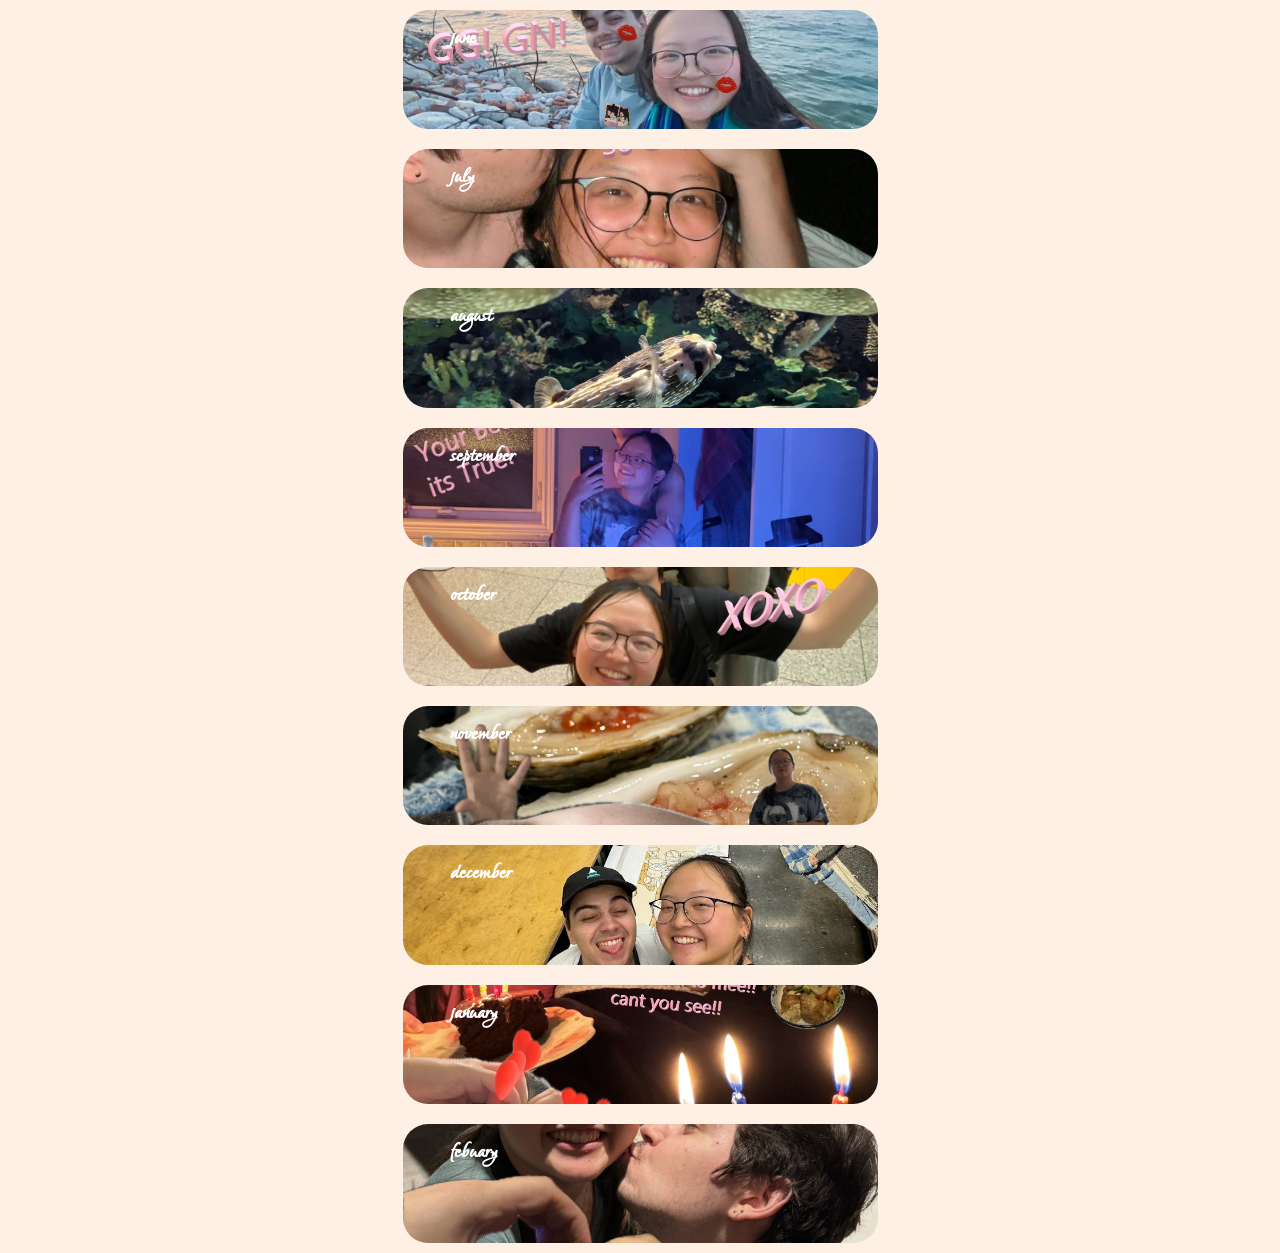
==== index.html @ 52fe13bd "initial site code added" ====
<!DOCTYPE html>
<html lang="en">
<head>
    <meta charset="UTF-8">
    <meta name="viewport" content="width=device-width, initial-scale=1.0">
	<link rel="stylesheet" href="style.css">
    <title>sixmonths</title>
<link rel="preconnect" href="https://fonts.googleapis.com">
<link rel="preconnect" href="https://fonts.gstatic.com" crossorigin>
<link href="https://fonts.googleapis.com/css2?family=Lovers+Quarrel&display=swap" rel="stylesheet">
 <link rel="icon" type="image/x-icon" href="bee.png">
</head>
<body>

	<div class="container">
		<div class="gallery">

			<div class="img-box" onclick="changeHeight(this)"><h3>june</h3></div>
			<div class="img-box" onclick="changeHeight(this)"><h3>july</h3></div>
			<div class="img-box" onclick="changeHeight(this)"><h3>august</h3></div>
			<div class="img-box" onclick="changeHeight(this)"><h3>september</h3></div>
			<div class="img-box" onclick="changeHeight(this)"><h3>october</h3></div>
			<div class="img-box" onclick="changeHeight(this)"><h3>november</h3></div>
			<div class="img-box" onclick="changeHeight(this)"><h3>december</h3></div>
			<div class="img-box" onclick="changeHeight(this)"><h3>january</h3></div>
			<div class="img-box" onclick="changeHeight(this)"><h3>febuary</h3></div>
		</div>
	</div>
	
	<script>
	function changeHeight(clickedElement) {

		var defaultHeight = '100%';
		var enlargedHeight = '10000px';

		var isEnlarged = clickedElement.style.height === enlargedHeight;

		var allElements = document.querySelectorAll('.img-box');


		allElements.forEach(function(element) {
			element.style.height = '100%';
		});

		clickedElement.style.height = isEnlarged ? defaultHeight : enlargedHeight;
	}
	</script>

</body>
</html>
---- style.css ----
html, body {
    height: 118%;
	width: 100%;
    margin: 0;

}

.container {
	width:100%;
	height: 100%;
	background:#FEF0E5;
	display:flex;
	align-items:center;
	justify-content:center;
}

.gallery {

	height: 100%;
	width: 575px;
	display:flex;
	padding-left: 50px;
	padding-right: 50px;
	flex-direction: column;
	align-items: center;
	justify-content: center;
	box-sizing: border-box;
	
	
}

.img-box {
	height:100%;
	width:100%;
	margin: 10px;
	border-radius:25px;
	position:relative;
	transition: height 1.0s;
}

.padding {
	height:400%;
	width:100%;
	margin: 10px;
	border-radius:50px;
	position:relative;
	transition: height 0.5s;
}


.img-box:nth-child(1) {
	background: url("june.jpg");
	background-size: cover;
	background-position:center;
}

.img-box:nth-child(2) {
	background: url("july.jpg");
	background-size: cover;
	background-position:center;
}

.img-box:nth-child(3) {
	background: url("august.jpg");
	background-size: cover;
	background-position:center;
}

.img-box:nth-child(4) {
	background: url("september.jpg");
	background-size: cover;
	background-position:center;
}

.img-box:nth-child(5) {
	background: url("october.jpg");
	background-size: cover;
	background-position:center;
}

.img-box:nth-child(6) {
	background: url("november.jpg");
	background-size: cover;
	background-position:center;
}
.img-box:nth-child(7) {
	background: url("december.jpg");
	background-size: cover;
	background-position:center;
}

.img-box:nth-child(8) {
	background: url("january.jpg");
	background-size: cover;
	background-position:center;
}

.img-box:nth-child(9) {
	background: url("febuary.jpg");
	background-size: cover;
	background-position:center;
}

.img-box h3{
	color: #fff;
	position:relative;
	left: 10%;
	top: 10%;
	font-family: 'Lovers Quarrel', cursive;
	font-size: 29px;
	padding: 0;
	margin: 0;
	
}

.img-box:hover {
	cursor:pointer;	
}
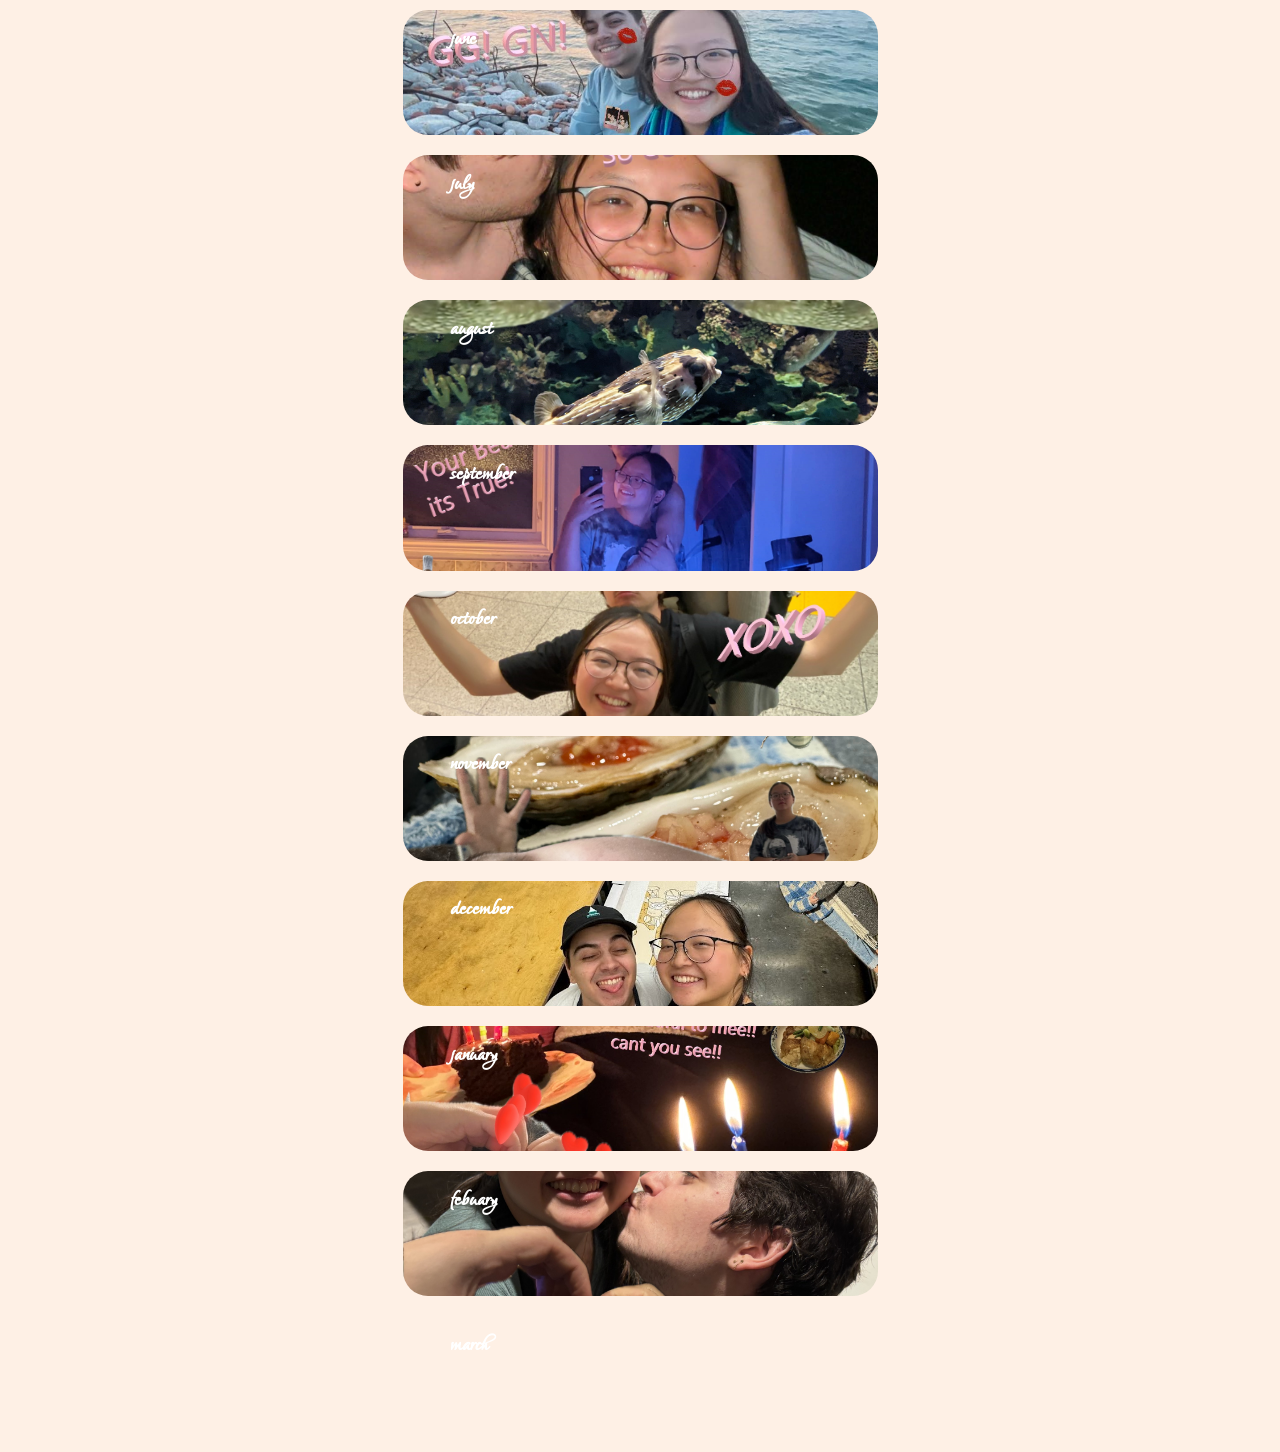
==== commit aad5f5a6: "added march" ====
--- a/index.html
+++ b/index.html
@@ -24,6 +24,7 @@
 			<div class="img-box" onclick="changeHeight(this)"><h3>december</h3></div>
 			<div class="img-box" onclick="changeHeight(this)"><h3>january</h3></div>
 			<div class="img-box" onclick="changeHeight(this)"><h3>febuary</h3></div>
+			<div class="img-box" onclick="changeHeight(this)"><h3>march</h3></div>
 		</div>
 	</div>
 	
--- a/style.css
+++ b/style.css
@@ -1,5 +1,5 @@
 html, body {
-    height: 118%;
+    height: 127%;
 	width: 100%;
     margin: 0;
 
@@ -101,6 +101,12 @@
 	background-position:center;
 }
 
+.img-box:nth-child(10) {
+	background: url("march.jpg");
+	background-size: cover;
+	background-position:center;
+}
+
 .img-box h3{
 	color: #fff;
 	position:relative;
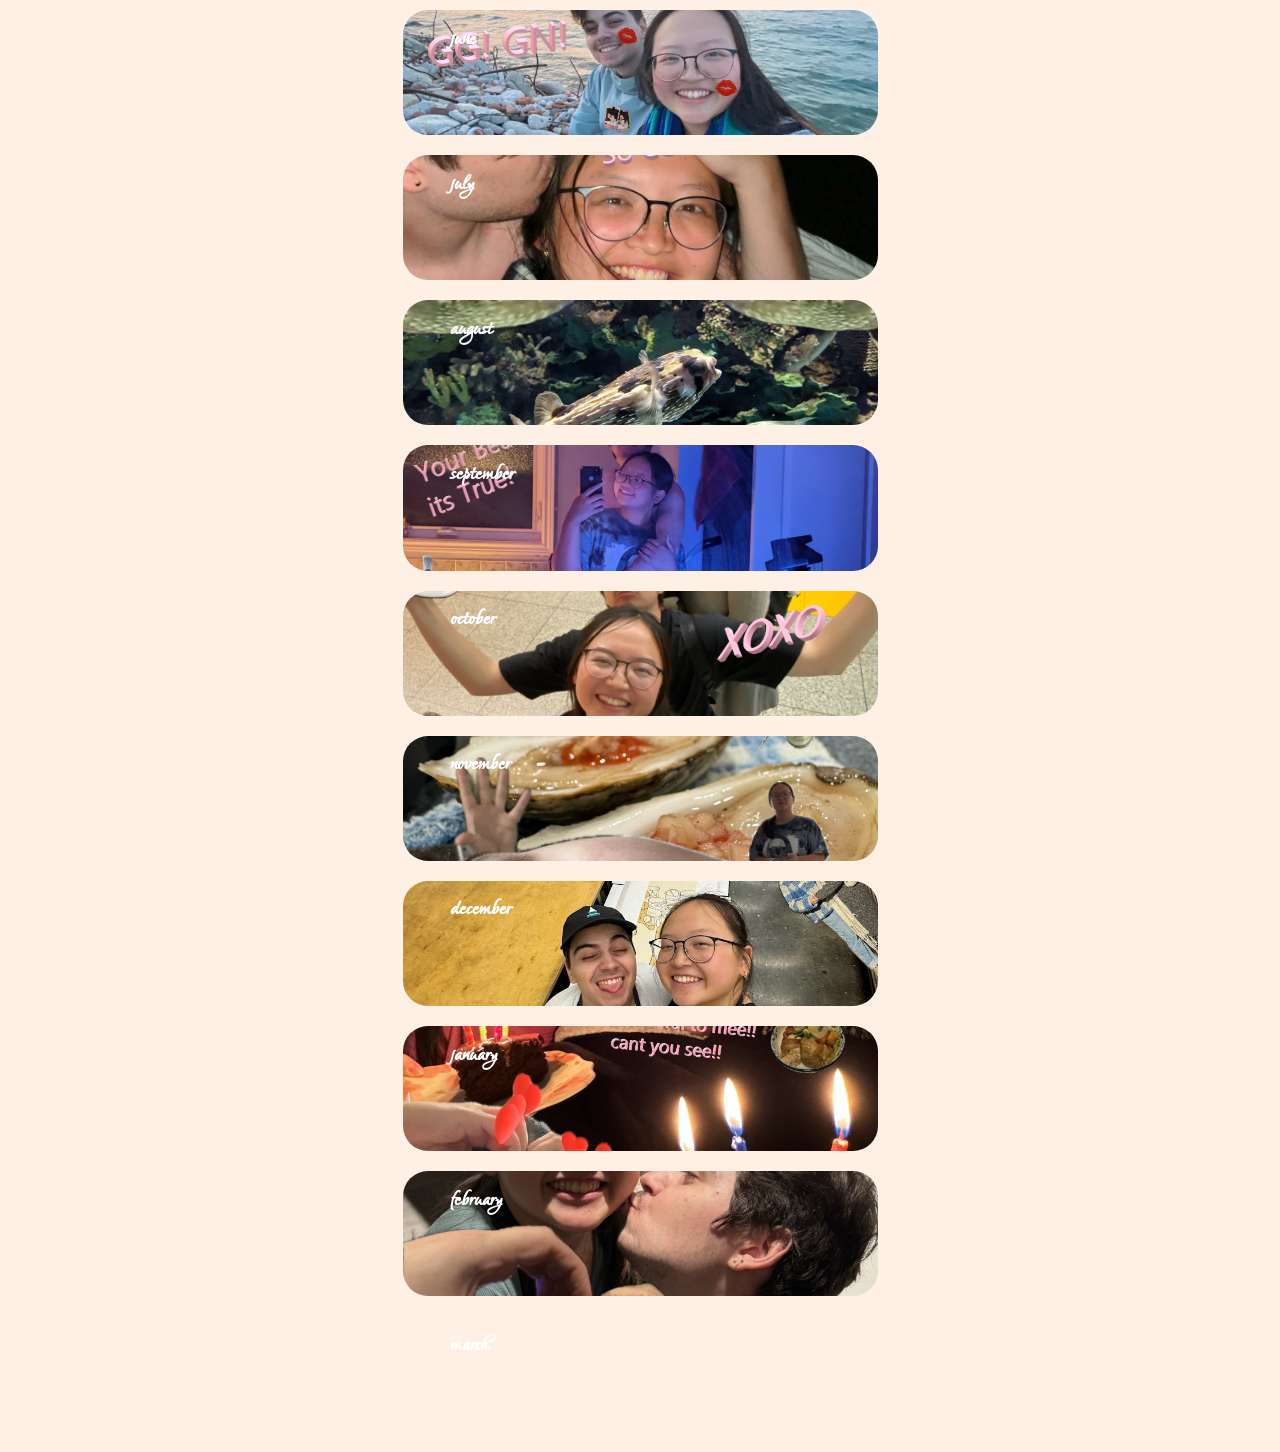
==== commit c208910d: "feb" ====
--- a/index.html
+++ b/index.html
@@ -23,7 +23,7 @@
 			<div class="img-box" onclick="changeHeight(this)"><h3>november</h3></div>
 			<div class="img-box" onclick="changeHeight(this)"><h3>december</h3></div>
 			<div class="img-box" onclick="changeHeight(this)"><h3>january</h3></div>
-			<div class="img-box" onclick="changeHeight(this)"><h3>febuary</h3></div>
+			<div class="img-box" onclick="changeHeight(this)"><h3>february</h3></div>
 			<div class="img-box" onclick="changeHeight(this)"><h3>march</h3></div>
 		</div>
 	</div>
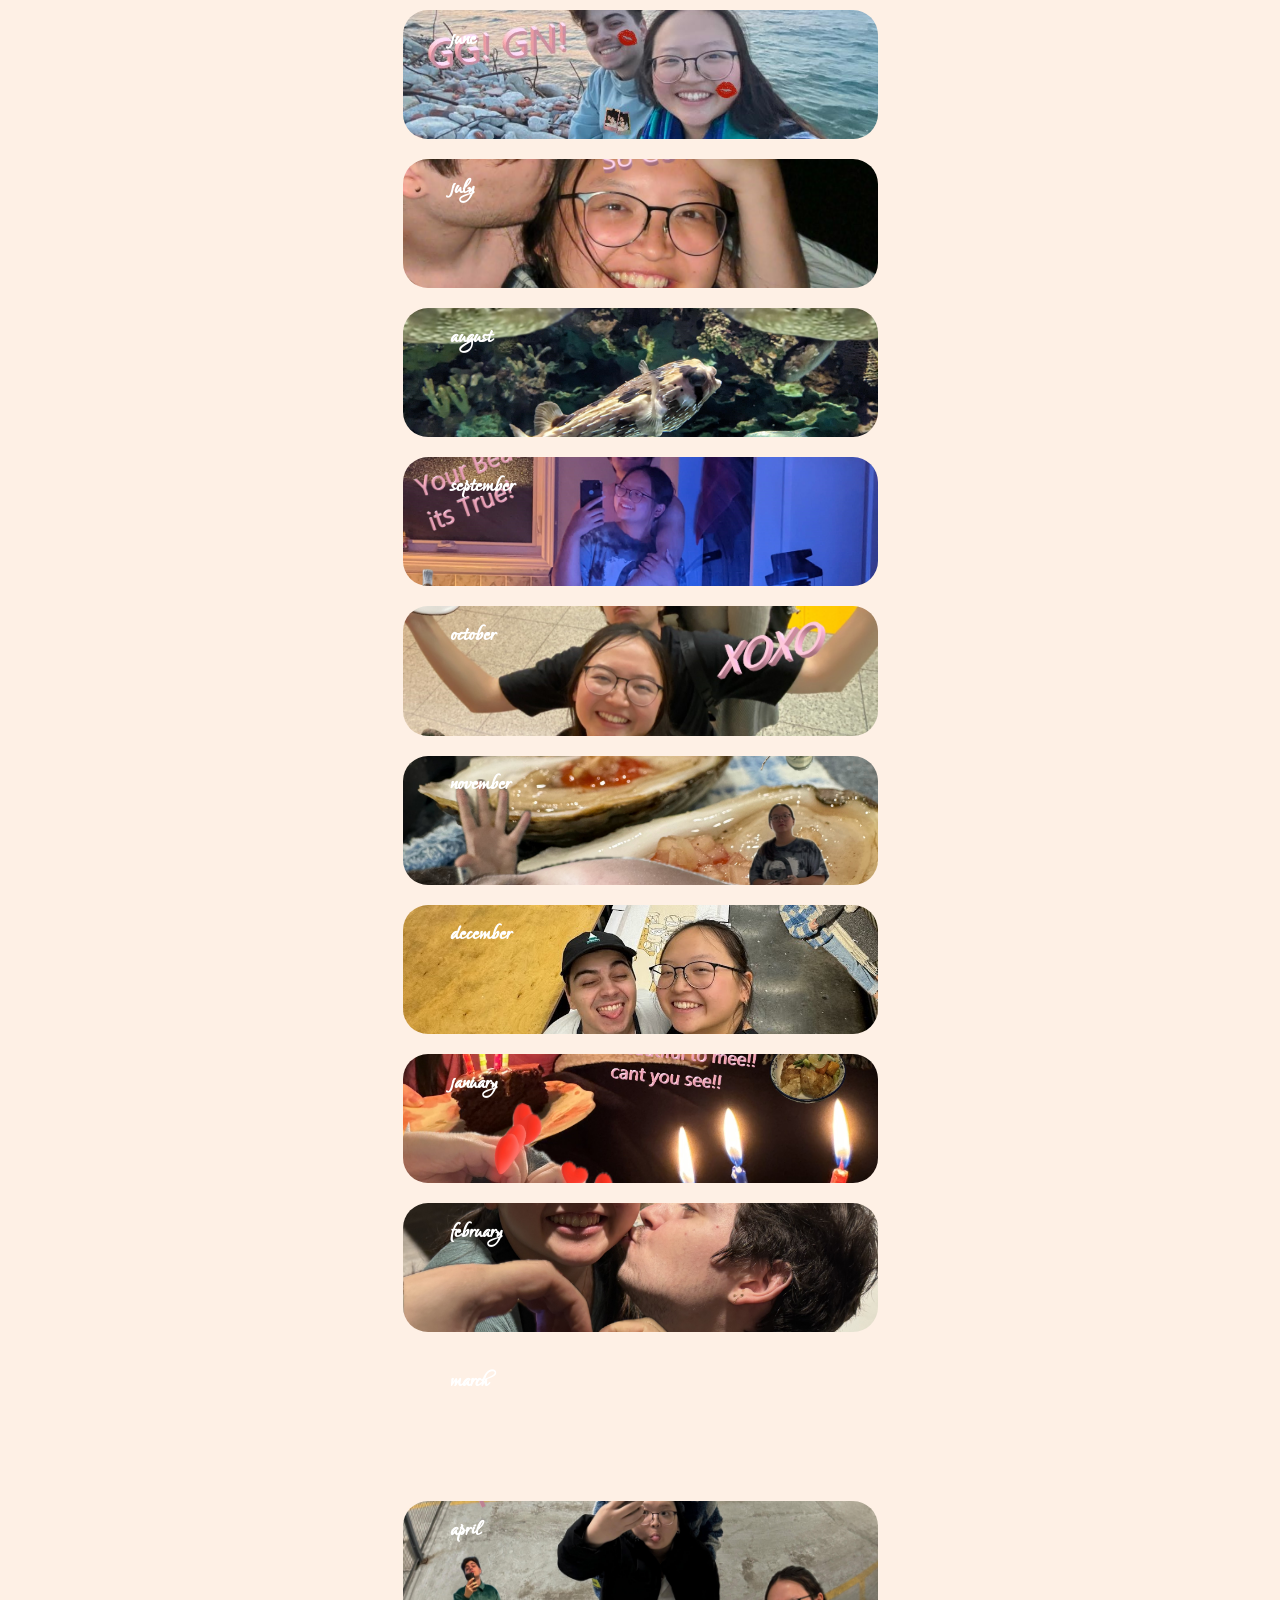
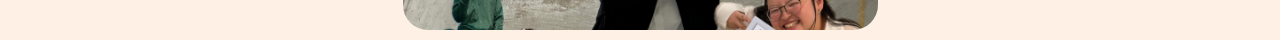
==== commit e829ab87: "april changes" ====
--- a/index.html
+++ b/index.html
@@ -25,6 +25,7 @@
 			<div class="img-box" onclick="changeHeight(this)"><h3>january</h3></div>
 			<div class="img-box" onclick="changeHeight(this)"><h3>february</h3></div>
 			<div class="img-box" onclick="changeHeight(this)"><h3>march</h3></div>
+			<div class="img-box" onclick="changeHeight(this)"><h3>april</h3></div>
 		</div>
 	</div>
 	
--- a/style.css
+++ b/style.css
@@ -1,5 +1,5 @@
 html, body {
-    height: 127%;
+    height: 135%;
 	width: 100%;
     margin: 0;
 
@@ -96,13 +96,19 @@
 }
 
 .img-box:nth-child(9) {
-	background: url("febuary.jpg");
+	background: url("february.jpg");
 	background-size: cover;
 	background-position:center;
 }
 
 .img-box:nth-child(10) {
 	background: url("march.jpg");
+	background-size: cover;
+	background-position:center;
+}
+
+.img-box:nth-child(11) {
+	background: url("april.jpg");
 	background-size: cover;
 	background-position:center;
 }
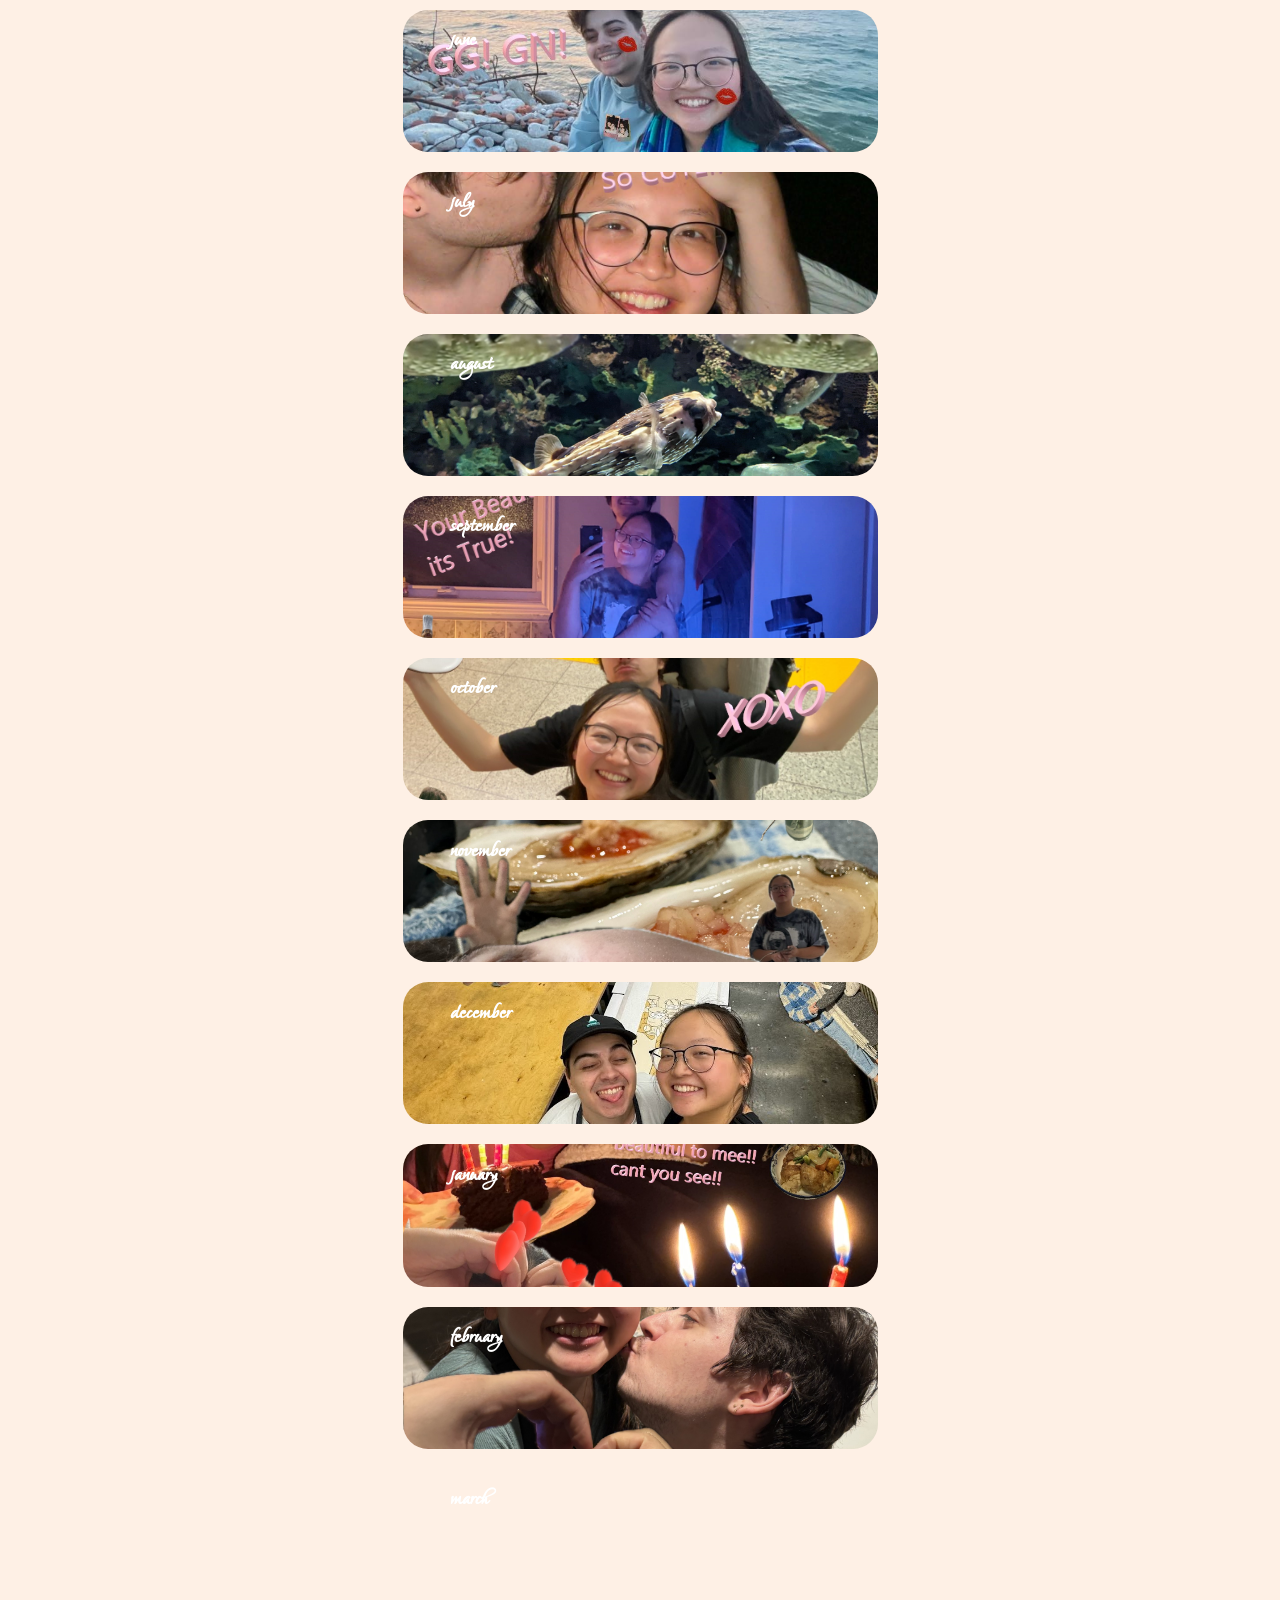
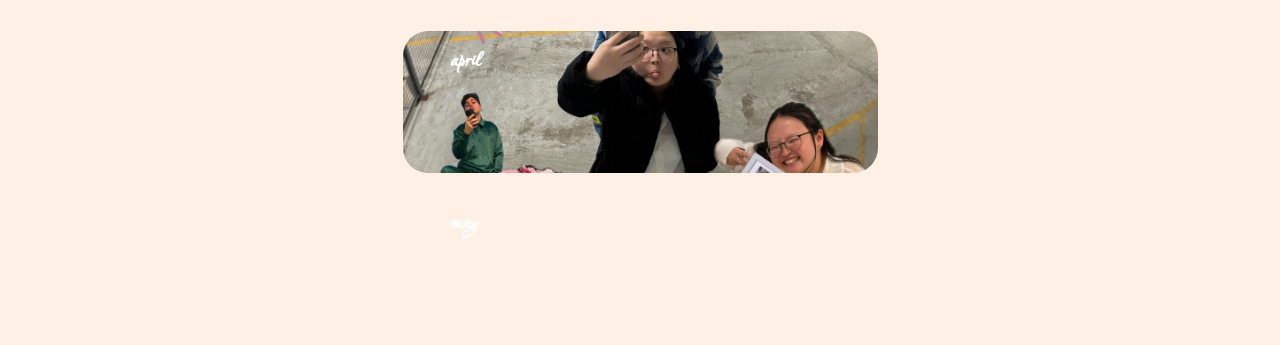
==== commit 67f158f9: "may changes for may upload" ====
--- a/index.html
+++ b/index.html
@@ -26,6 +26,7 @@
 			<div class="img-box" onclick="changeHeight(this)"><h3>february</h3></div>
 			<div class="img-box" onclick="changeHeight(this)"><h3>march</h3></div>
 			<div class="img-box" onclick="changeHeight(this)"><h3>april</h3></div>
+			<div class="img-box" onclick="changeHeight(this)"><h3>may</h3></div>
 		</div>
 	</div>
 	
--- a/style.css
+++ b/style.css
@@ -1,5 +1,5 @@
 html, body {
-    height: 135%;
+    height: 147%;
 	width: 100%;
     margin: 0;
 
@@ -113,6 +113,12 @@
 	background-position:center;
 }
 
+.img-box:nth-child(12) {
+	background: url("may.jpg");
+	background-size: cover;
+	background-position:center;
+}
+
 .img-box h3{
 	color: #fff;
 	position:relative;
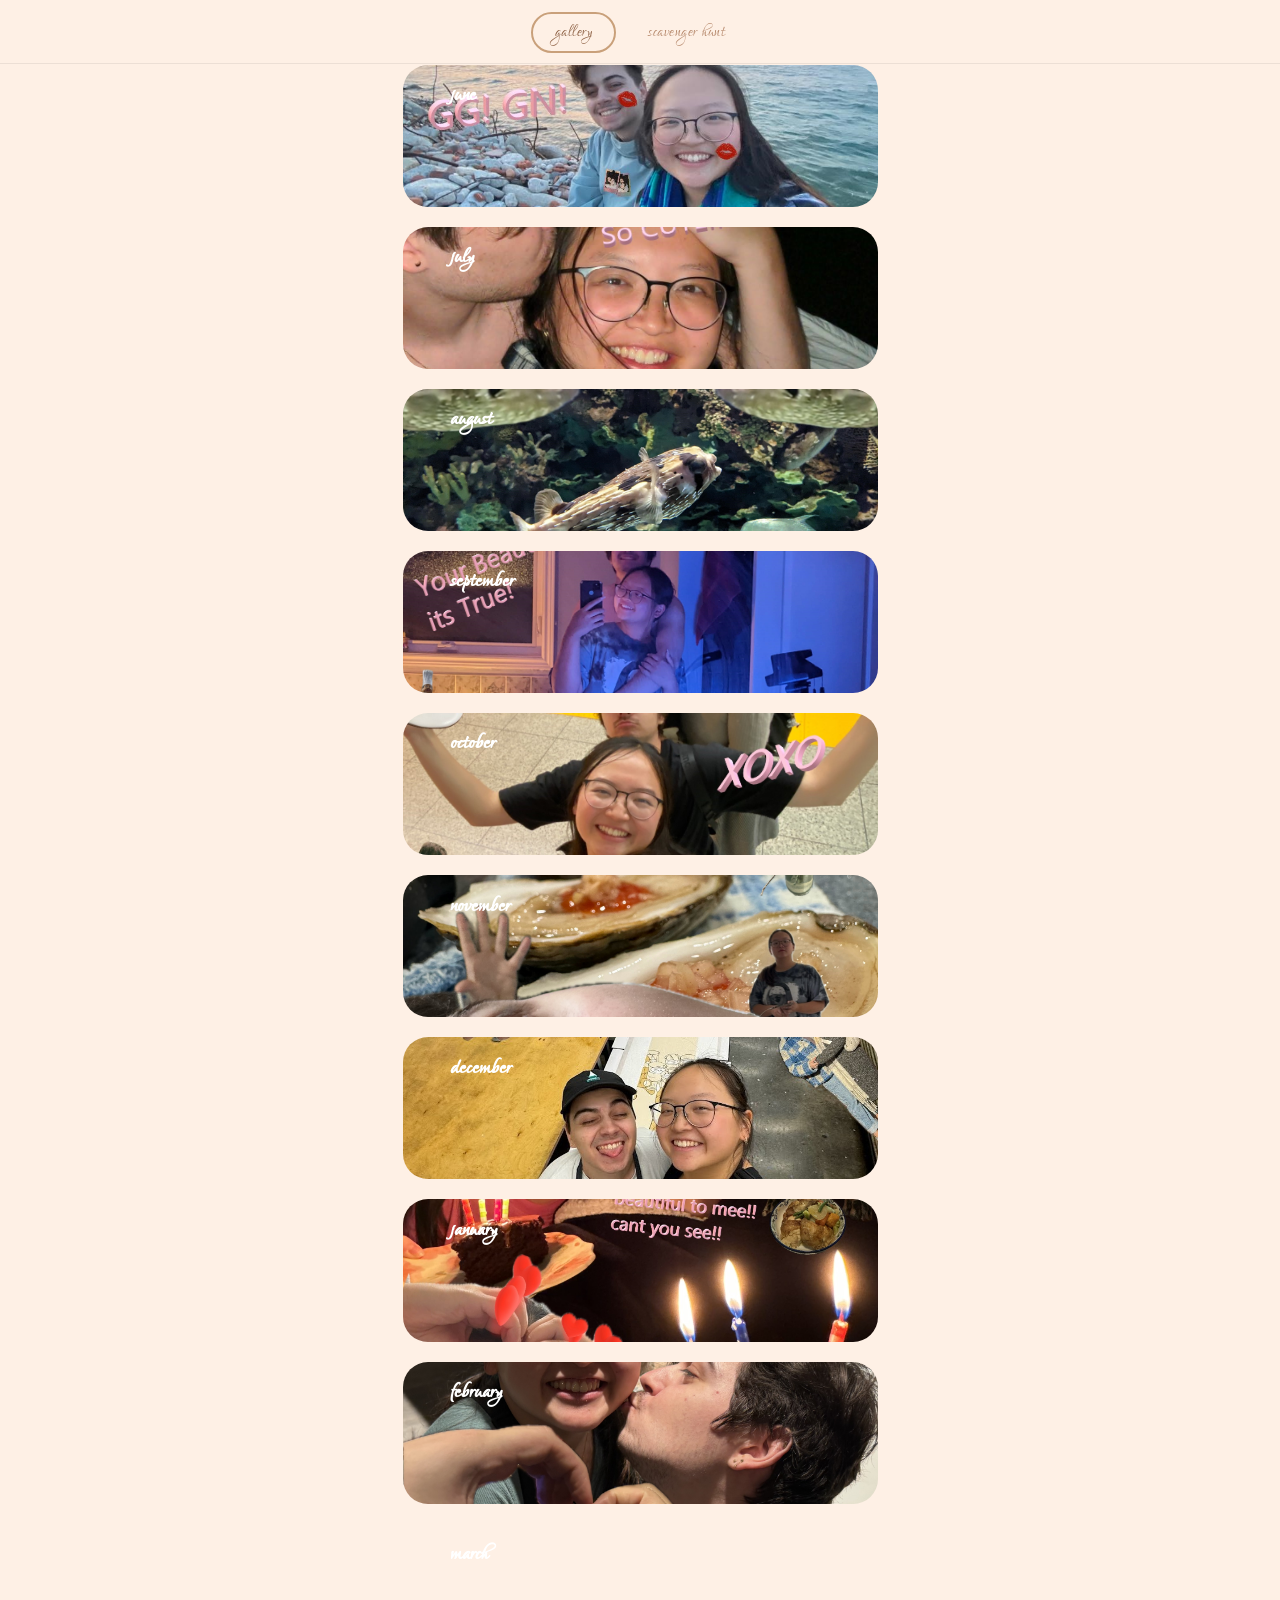
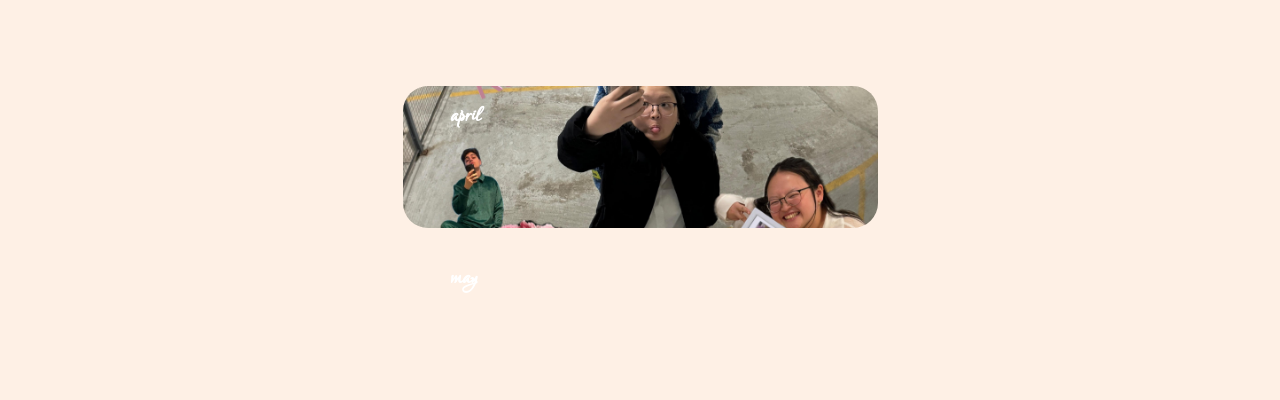
==== commit 6cd7cb58: "Add scavenger hunt page with puzzles and styling - Add scavenger.html: password gate, sweet message," ====
--- a/index.html
+++ b/index.html
@@ -11,6 +11,11 @@
  <link rel="icon" type="image/x-icon" href="bee.png">
 </head>
 <body>
+
+	<nav class="tab-nav">
+		<button class="tab-btn active">gallery</button>
+		<button class="tab-btn" onclick="window.location.href='scavenger.html'">scavenger hunt</button>
+	</nav>
 
 	<div class="container">
 		<div class="gallery">
@@ -29,7 +34,7 @@
 			<div class="img-box" onclick="changeHeight(this)"><h3>may</h3></div>
 		</div>
 	</div>
-	
+
 	<script>
 	function changeHeight(clickedElement) {
 
--- a/style.css
+++ b/style.css
@@ -5,6 +5,46 @@
 
 }
 
+/* ── Tab Navigation ── */
+.tab-nav {
+	position: fixed;
+	top: 0;
+	left: 0;
+	width: 100%;
+	z-index: 100;
+	display: flex;
+	justify-content: center;
+	gap: 8px;
+	padding: 12px 0 10px;
+	background: #FEF0E5;
+	border-bottom: 1px solid rgba(0,0,0,0.07);
+	box-sizing: border-box;
+}
+
+.tab-btn {
+	background: none;
+	border: 2px solid transparent;
+	border-radius: 30px;
+	padding: 6px 22px;
+	font-family: 'Lovers Quarrel', cursive;
+	font-size: 22px;
+	color: #b5876a;
+	cursor: pointer;
+	transition: color 0.2s, border-color 0.2s;
+	letter-spacing: 0.5px;
+}
+
+.tab-btn:hover {
+	color: #8a5c3f;
+}
+
+.tab-btn.active {
+	color: #8a5c3f;
+	border-color: #c9a07a;
+	cursor: default;
+}
+
+/* ── Gallery (unchanged from original) ── */
 .container {
 	width:100%;
 	height: 100%;
@@ -12,6 +52,7 @@
 	display:flex;
 	align-items:center;
 	justify-content:center;
+	margin-top: 55px;
 }
 
 .gallery {
@@ -25,8 +66,8 @@
 	align-items: center;
 	justify-content: center;
 	box-sizing: border-box;
-	
-	
+
+
 }
 
 .img-box {
@@ -128,11 +169,259 @@
 	font-size: 29px;
 	padding: 0;
 	margin: 0;
-	
+
 }
 
 .img-box:hover {
-	cursor:pointer;	
-}
-
-
+	cursor:pointer;
+}
+
+/* ── Password Gate ── */
+#password-gate {
+	width: 100%;
+	height: 100vh;
+	background: #FEF0E5;
+	display: flex;
+	align-items: center;
+	justify-content: center;
+	transition: opacity 0.4s ease;
+}
+
+.lock-box {
+	display: flex;
+	flex-direction: column;
+	align-items: center;
+	gap: 16px;
+}
+
+.lock-label {
+	font-family: 'Lovers Quarrel', cursive;
+	font-size: 38px;
+	color: #8a5c3f;
+	margin: 0;
+}
+
+#password-input,
+#time-input {
+	width: 160px;
+	padding: 10px 18px;
+	font-family: 'Lovers Quarrel', cursive;
+	font-size: 32px;
+	text-align: center;
+	letter-spacing: 8px;
+	border: 2px solid #c9a07a;
+	border-radius: 30px;
+	background: #fff8f2;
+	color: #8a5c3f;
+	outline: none;
+	transition: border-color 0.2s;
+	display: block;
+	margin: 0 auto;
+}
+
+#password-input:focus,
+#time-input:focus {
+	border-color: #8a5c3f;
+}
+
+.lock-error {
+	font-family: 'Lovers Quarrel', cursive;
+	font-size: 24px;
+	color: #c97a7a;
+	margin: 0;
+	min-height: 28px;
+}
+
+@keyframes shake {
+	0%   { transform: translateX(0); }
+	20%  { transform: translateX(-8px); }
+	40%  { transform: translateX(8px); }
+	60%  { transform: translateX(-6px); }
+	80%  { transform: translateX(6px); }
+	100% { transform: translateX(0); }
+}
+
+.shake {
+	animation: shake 0.4s ease;
+}
+
+/* ── PIN Input ── */
+.pin-input-group {
+	display: flex;
+	gap: 12px;
+}
+
+.pin-box {
+	width: 56px;
+	height: 64px;
+	text-align: center;
+	font-family: 'Playfair Display', serif;
+	font-size: 28px;
+	color: #8a5c3f;
+	background: #fff8f2;
+	border: 2px solid #c9a07a;
+	border-radius: 14px;
+	outline: none;
+	caret-color: #c9a07a;
+	transition: border-color 0.2s, box-shadow 0.2s;
+}
+
+.pin-box:focus {
+	border-color: #8a5c3f;
+	box-shadow: 0 0 0 3px rgba(138, 92, 63, 0.12);
+}
+
+/* ── Scavenger Hunt Page ── */
+.scavenger-container {
+	width: 100%;
+	min-height: 100vh;
+	background: #FEF0E5;
+	display: flex;
+	flex-direction: column;
+	align-items: center;
+	justify-content: center;
+	padding-top: 60px;
+	box-sizing: border-box;
+}
+
+.scavenger-title {
+	font-family: 'Lovers Quarrel', cursive;
+	font-size: 72px;
+	color: #8a5c3f;
+	margin: 0 0 12px 0;
+}
+
+.scavenger-subtitle {
+	font-family: 'Lovers Quarrel', cursive;
+	font-size: 30px;
+	color: #b5876a;
+	margin: 0;
+}
+
+/* ── Unscramble Puzzle ── */
+.unscramble-wrapper {
+	width: 100%;
+	min-height: calc(100vh - 60px);
+	background: #FEF0E5;
+	display: flex;
+	flex-direction: column;
+	align-items: center;
+	justify-content: center;
+	gap: 32px;
+	padding: 40px 20px;
+	box-sizing: border-box;
+}
+
+.letter-bank {
+	display: flex;
+	flex-wrap: wrap;
+	gap: 10px;
+	justify-content: center;
+	max-width: 500px;
+}
+
+.letter-tile {
+	width: 52px;
+	height: 52px;
+	background: #fff8f2;
+	border: 2px solid #c9a07a;
+	border-radius: 12px;
+	display: flex;
+	align-items: center;
+	justify-content: center;
+	font-family: 'Lovers Quarrel', cursive;
+	font-size: 32px;
+	color: #8a5c3f;
+	cursor: grab;
+	user-select: none;
+	transition: transform 0.15s, box-shadow 0.15s, border-color 0.2s;
+}
+
+.letter-tile:active {
+	cursor: grabbing;
+}
+
+.letter-tile:hover {
+	transform: scale(1.08);
+	box-shadow: 0 4px 12px rgba(0,0,0,0.10);
+}
+
+.letter-tile.selected {
+	border-color: #8a5c3f;
+	background: #f0d8c0;
+	transform: scale(1.12);
+	box-shadow: 0 4px 14px rgba(0,0,0,0.15);
+}
+
+.letter-tile.dragging {
+	opacity: 0.4;
+}
+
+.answer-area {
+	display: flex;
+	flex-wrap: wrap;
+	gap: 14px 20px;
+	justify-content: center;
+	max-width: 520px;
+}
+
+.word-group {
+	display: flex;
+	gap: 6px;
+}
+
+.letter-slot {
+	width: 52px;
+	height: 52px;
+	border: 2px dashed #c9a07a;
+	border-radius: 12px;
+	display: flex;
+	align-items: center;
+	justify-content: center;
+	font-family: 'Lovers Quarrel', cursive;
+	font-size: 32px;
+	color: #8a5c3f;
+	cursor: pointer;
+	transition: background 0.2s, border-color 0.2s;
+	background: transparent;
+}
+
+.letter-slot.drag-over {
+	background: #f0d8c0;
+	border-color: #8a5c3f;
+	border-style: solid;
+}
+
+.letter-slot.correct {
+	background: #c8f0d0;
+	border: 2px solid #5a9e6f;
+	border-style: solid;
+	color: #2d6b42;
+	cursor: default;
+}
+
+.letter-slot.wrong {
+	background: #f5c8c8;
+	border: 2px solid #c97a7a;
+	animation: shake 0.4s ease;
+}
+
+#unscramble-success {
+	text-align: center;
+}
+
+/* ── Sweet Message ── */
+.message-box {
+	max-width: 520px;
+	text-align: center;
+	padding: 40px 32px 32px;
+	margin-bottom: 40px;
+}
+
+.message-text {
+	font-family: 'Lovers Quarrel', cursive;
+	font-size: 34px;
+	color: #8a5c3f;
+	line-height: 1.5;
+	margin: 0 0 18px 0;
+}
